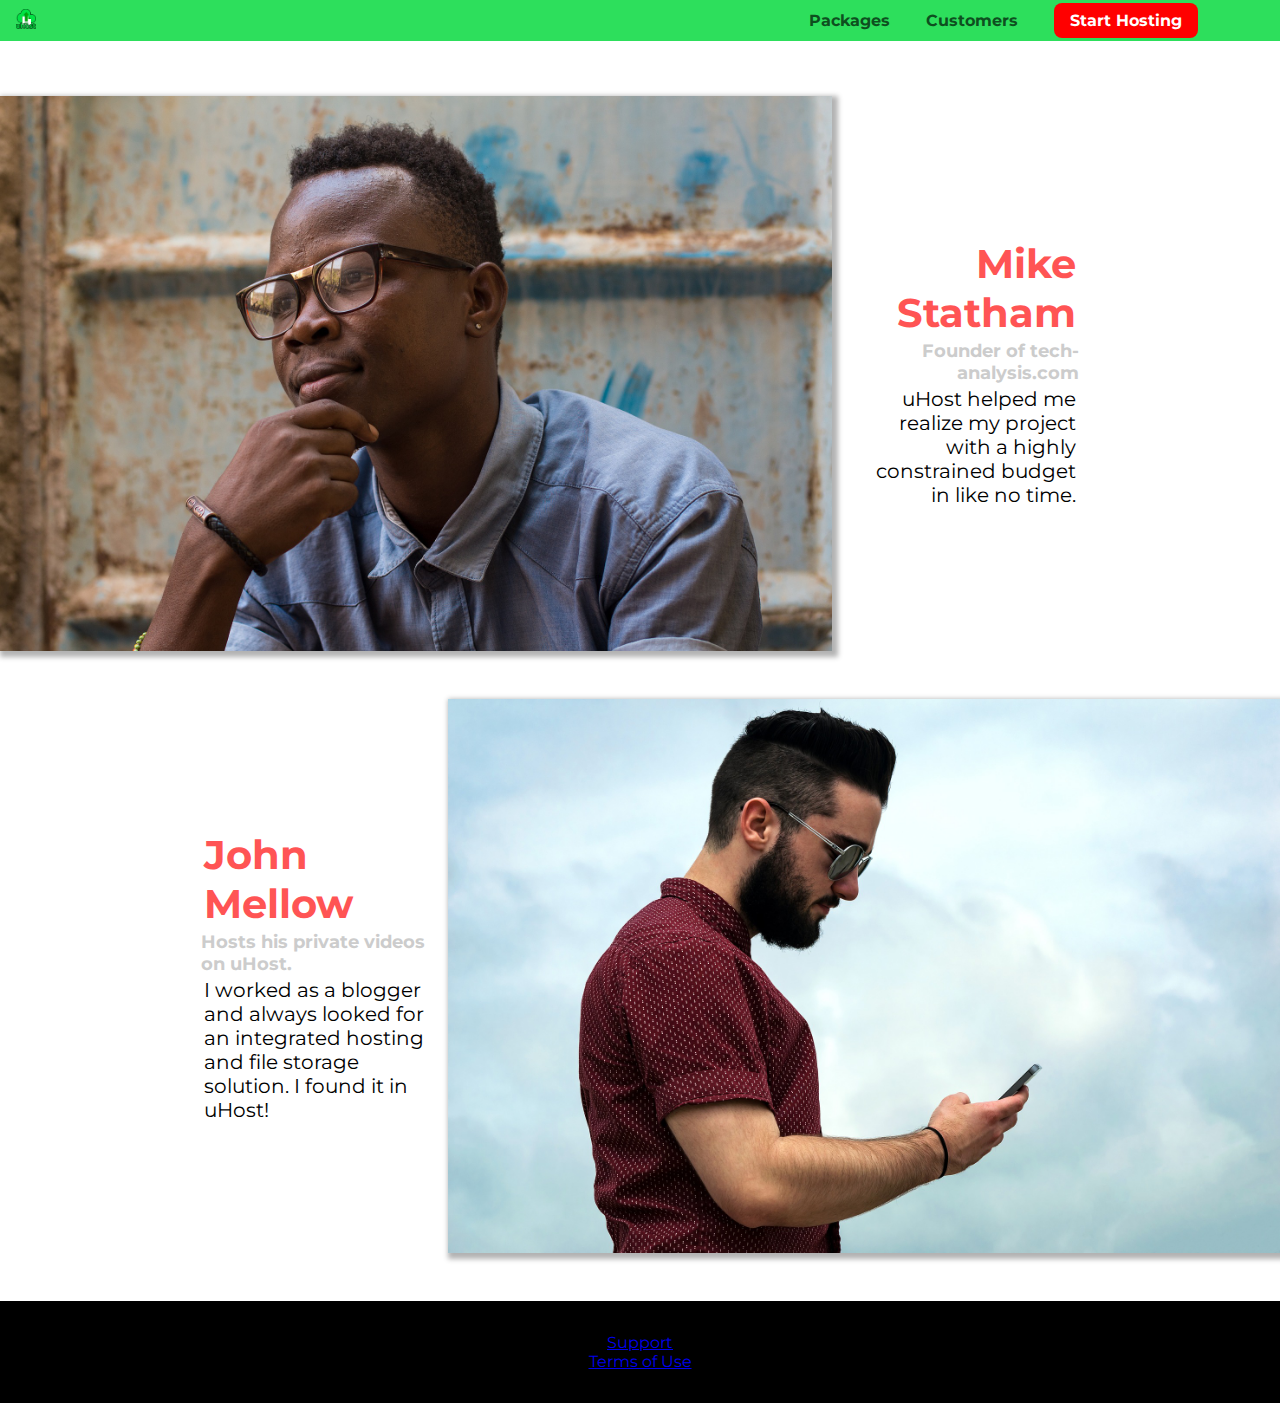
==== customers/index.html @ 12fa7809 "Image styling added." ====
<!DOCTYPE html>
<html lang="en">

<head>
    <meta charset="UTF-8">
    <meta name="viewport" content="width=device-width, initial-scale=1.0">
    <meta http-equiv="X-UA-Compatible" content="ie=edge">
    <title>uHost Customers</title>
    <link rel="shortcut icon" href="../favicon.png">
    <link href="https://fonts.googleapis.com/css?family=Anton|Montserrat:400,700" rel="stylesheet">
    <link rel="stylesheet" href="../shared.css">
    <link rel="stylesheet" href="customers.css">
</head>

<body>
    <header class="main-header">
        <div class="main-logo">
            <a href="../index.html" class="main-header__brand">
                <img src="../images/uhost-icon.png" alt="uHost - Your Favorite Hosting Company.">
            </a>
        </div>
        <nav class="main-nav">
            <ul class="main-nav__items">
                <li class="main-nav__item">
                    <a href="../packages/index.html">Packages</a>
                </li>
                <li class="main-nav__item">
                    <a href="index.html">Customers</a>
                </li class="main-nav__item">
                <li class="main-nav__item main-nav__item--cta">
                    <a href="../index.html">Start Hosting</a>
                </li>
            </ul>
        </nav>
    </header>
    <main>
        <div>
            <div class="testimonial" id="customer-1">
                <div class="testimonial__image-container">
                    <img src="../images/customer-1.jpg" alt="Mike Statham - Customer" class="testimonial__image">
                </div>
                <div class="testimonial__info">
                    <h1 class="testimonial__name">Mike Statham</h1>
                    <h2 class="testimonial__subtitle">Founder of
                        <a href="tech-analysis.com">tech-analysis.com</a>
                    </h2>
                    <p class="testimonial__text">uHost helped me realize my project with a highly constrained budget in
                        like no time.</p>
                </div>
            </div>
            <div class="testimonial" id="customer-2">

                <div class="testimonial__info">
                    <h1 class="testimonial__name">John Mellow</h1>
                    <h2 class="testimonial__subtitle">Hosts his private videos on uHost.
                    </h2>
                    <p class="testimonial__text">I worked as a blogger and always looked for an integrated hosting and
                        file storage solution. I found
                        it in uHost!
                    </p>
                </div>
                <div class="testimonial__image-container">
                    <img src="../images/customer-2.jpg" alt="John Mellow - Customer" class="testimonial__image">
                </div>
            </div>
        </div>
    </main>
    <footer class="main-footer">
        <nav>
            <ul class="main-footer__links">
                <li>
                    <a class="main-footer__link" href="#">Support</a>
                </li>
                <li>
                    <a class="main-footer__link" href="#">Terms of Use</a>
                </li>
            </ul>
        </nav>
    </footer>
</body>

</html>
---- shared.css ----
* {
  box-sizing: border-box;
}

body {
  font-family: "Montserrat", sans-serif;
  margin: 0;
}

.button {
  background: #0e4f1f;
  font: inherit;
  border: 1.5px solid #0e4f1f;
  padding: 8px;
  border-radius: 8px;
  font-weight: bold;
  cursor: pointer;
}

.button:hover,
.button:active {
  background: white;
  color: #0e4f1f;
}

.button:focus {
  outline: none;
}

.main-header {
  width: 100%;
  position: fixed;
  top: 0px;
  left: 0px;
  background: #2ddf5c;
  padding: 8px 16px;
  z-index: 1;
}

.main-header__brand {
  color: #0e4f1f;
  text-decoration: none;
  font-weight: bold;
  font-size: 22px;
  height: 20px;
  display: inline-block;
}

.main-header__brand img {
  height: 100%;
  margin-top: -5px;
}

.main-header > div {
  display: inline-block;
  vertical-align: middle;
}

.main-nav {
  display: inline-block;
  text-align: right;
  width: calc(100% - 74px);
  vertical-align: middle;
}

.main-nav__items {
  margin: 0;
  padding: 0;
  list-style: none;
}

.main-nav__item {
  display: inline-block;
  margin: 0 16px;
}

.main-nav__item a {
  color: #0e4f1f;
  text-decoration: none;
  font-weight: bold;
  padding: 3px 0;
}

.main-nav__item a:hover,
.main-nav__item a:active {
  color: white;
  border-bottom: 5px solid white;
}

.main-nav__item--cta a {
  color: white;
  background: red;
  padding: 8px 16px;
  border-radius: 8px;
}

.main-nav__item--cta a:hover,
.main-nav__item--cta a:active {
  color: #ff1b68;
  background: white;
  border: none;
}

.main-footer {
  background: black;
  padding: 32px;
  margin-top: 48px;
}

.main-footer__links {
  list-style: none;
  margin: 0;
  padding: 0;
  text-align: center;
}

.main-footer__link {
  display: inline-block;
  margin: 0 16px;
}

.main-footer__link a {
  color: white;
  text-decoration: none;
}

.main-footer__link a:hover,
.main-footer__link a:active {
  color: #ccc;
}
---- customers/customers.css ----
.testimonial {
  font-size: 20px;
  margin: 48px 0;
}

.testimonial__list {
  width: 80%;
  margin: auto;
}

.testimonial:first-of-type {
  margin-top: 96px;
}

.testimonial__image-container {
  width: 65%;
  display: inline-block;
  vertical-align: middle;
  box-shadow: 3px 3px 5px 3px rgba(0, 0, 0, 0.3);
}

.testimonial__image {
  width: 100%;
  vertical-align: bottom;
}

.testimonial__info {
  text-align: right;
  padding: 14px;
  display: inline-block;
  vertical-align: middle;
  width: 20%;
}

#customer-2.testimonial {
  text-align: right;
}

#customer-2 .testimonial__info {
  text-align: left;
}

.testimonial__name {
  margin: 3px;
  color: #ff5454;
}

.testimonial__subtitle {
  margin: 0;
  font-size: 18px;
  color: #ccc;
}

.testimonial__subtitle a {
  color: inherit;
  text-decoration: none;
}

.testimonial__subtitle a:hover,
.testimonial__subtitle a:active {
  color: #7a7a7a;
}

.testimonial__text {
  margin: 3px;
}
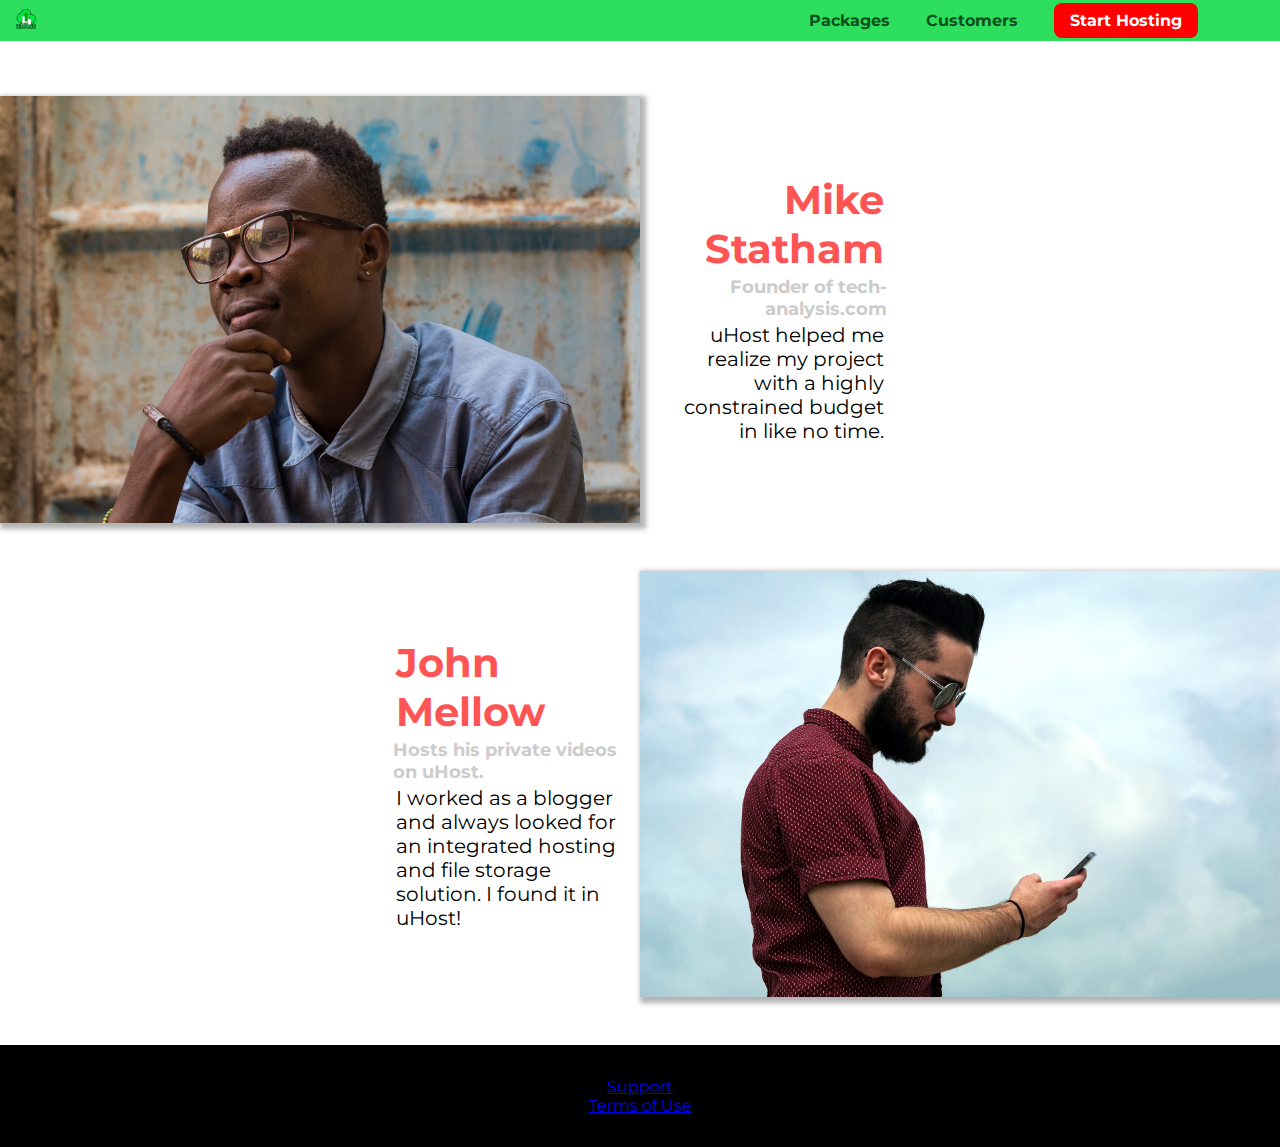
==== commit 02105d07: "Backdrop added." ====
--- a/customers/index.html
+++ b/customers/index.html
@@ -13,6 +13,7 @@
 </head>
 
 <body>
+    <div class="backdrop"></div>
     <header class="main-header">
         <div class="main-logo">
             <a href="../index.html" class="main-header__brand">
--- a/shared.css
+++ b/shared.css
@@ -5,6 +5,17 @@
 body {
   font-family: "Montserrat", sans-serif;
   margin: 0;
+}
+
+.backdrop {
+  position: fixed;
+  display: none;
+  top: 0;
+  left: 0;
+  z-index: 100;
+  width: 100%;
+  height: 100%;
+  background: rgba(0, 0, 0, 0.5);
 }
 
 .button {
--- a/customers/customers.css
+++ b/customers/customers.css
@@ -13,7 +13,7 @@
 }
 
 .testimonial__image-container {
-  width: 65%;
+  width: 50%;
   display: inline-block;
   vertical-align: middle;
   box-shadow: 3px 3px 5px 3px rgba(0, 0, 0, 0.3);
@@ -21,7 +21,7 @@
 
 .testimonial__image {
   width: 100%;
-  vertical-align: bottom;
+  vertical-align: middle;
 }
 
 .testimonial__info {
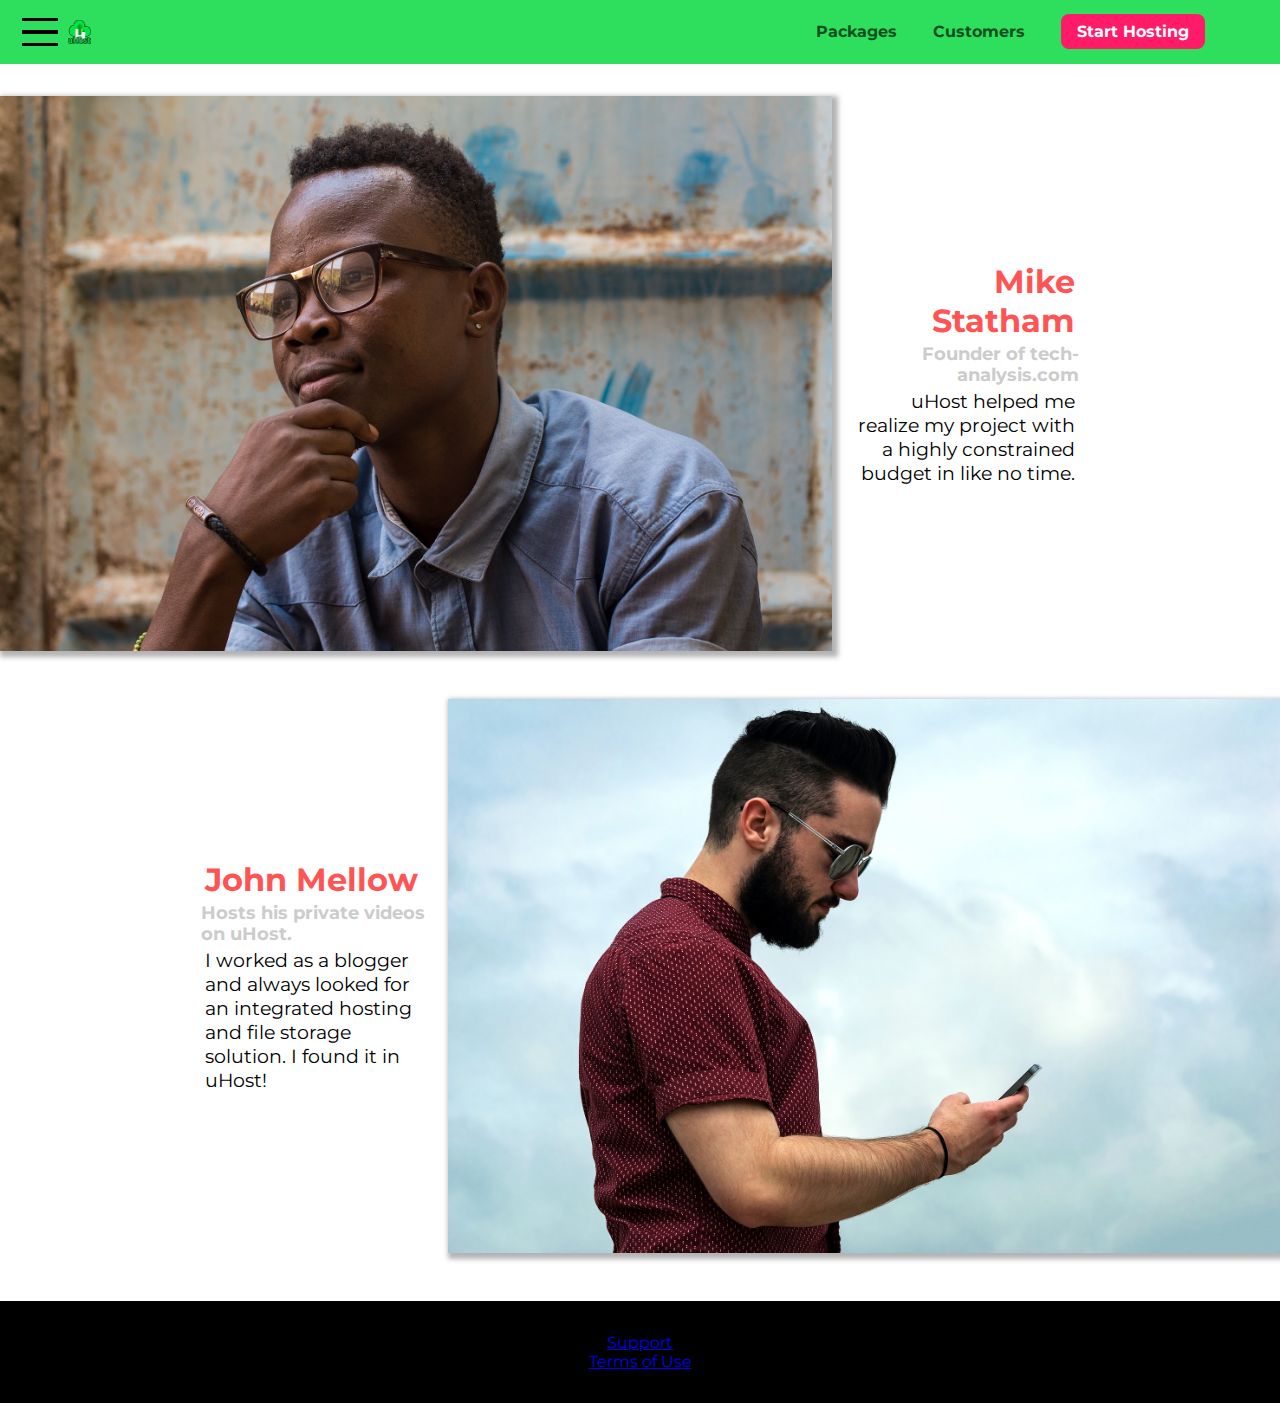
==== commit 54ae061f: "JS added to control styling." ====
--- a/customers/index.html
+++ b/customers/index.html
@@ -16,6 +16,11 @@
     <div class="backdrop"></div>
     <header class="main-header">
         <div class="main-logo">
+            <button class="toggle-button">
+                <span class="toggle-button__bar"></span>
+                <span class="toggle-button__bar"></span>
+                <span class="toggle-button__bar"></span>
+            </button>
             <a href="../index.html" class="main-header__brand">
                 <img src="../images/uhost-icon.png" alt="uHost - Your Favorite Hosting Company.">
             </a>
@@ -34,6 +39,19 @@
             </ul>
         </nav>
     </header>
+    <nav class="mobile-nav">
+        <ul class="mobile-nav__items">
+            <li class="mobile-nav__item">
+                <a href="../packages/index.html">Packages</a>
+            </li>
+            <li class="mobile-nav__item">
+                <a href="index.html">Customers</a>
+            </li>
+            <li class="mobile-nav__item mobile-nav__item--cta">
+                <a href="../index.html">Start Hosting</a>
+            </li>
+        </ul>
+    </nav>
     <main>
         <div>
             <div class="testimonial" id="customer-1">
@@ -78,6 +96,7 @@
             </ul>
         </nav>
     </footer>
+    <script src="../shared.js"></script>
 </body>
 
 </html>--- a/shared.css
+++ b/shared.css
@@ -13,64 +13,70 @@
   top: 0;
   left: 0;
   z-index: 100;
-  width: 100%;
-  height: 100%;
+  width: 100vw;
+  height: 100vh;
   background: rgba(0, 0, 0, 0.5);
-}
-
-.button {
-  background: #0e4f1f;
-  font: inherit;
-  border: 1.5px solid #0e4f1f;
-  padding: 8px;
-  border-radius: 8px;
-  font-weight: bold;
-  cursor: pointer;
-}
-
-.button:hover,
-.button:active {
-  background: white;
-  color: #0e4f1f;
-}
-
-.button:focus {
-  outline: none;
 }
 
 .main-header {
   width: 100%;
   position: fixed;
-  top: 0px;
-  left: 0px;
+  top: 0;
+  left: 0;
   background: #2ddf5c;
-  padding: 8px 16px;
+  padding: 0.5rem 1rem;
   z-index: 1;
+}
+
+.main-header > div {
+  display: inline-block;
+  vertical-align: middle;
+}
+
+.toggle-button {
+  width: 3rem;
+  background: transparent;
+  border: none;
+  cursor: pointer;
+  padding-top: 0;
+  padding-bottom: 0;
+  vertical-align: middle;
+}
+
+.toggle-button:focus {
+  outline: none;
+}
+
+.toggle-button__bar {
+  width: 100%;
+  height: 0.2rem;
+  background: black;
+  display: block;
+  margin: 0.6rem 0;
 }
 
 .main-header__brand {
   color: #0e4f1f;
   text-decoration: none;
   font-weight: bold;
-  font-size: 22px;
-  height: 20px;
-  display: inline-block;
+  font-size: 1.5rem;
+  height: 1.5rem;
+
+  /* width: 20px; */
+  display: inline-block;
+  vertical-align: middle;
 }
 
 .main-header__brand img {
   height: 100%;
-  margin-top: -5px;
-}
-
-.main-header > div {
-  display: inline-block;
-  vertical-align: middle;
+
+  /* width: 100%; */
 }
 
 .main-nav {
   display: inline-block;
   text-align: right;
-  width: calc(100% - 74px);
+  width: calc(100% - 122px);
   vertical-align: middle;
 }
 
@@ -82,14 +88,32 @@
 
 .main-nav__item {
   display: inline-block;
-  margin: 0 16px;
-}
-
-.main-nav__item a {
+  margin: 0 1rem;
+}
+
+.main-nav__item a,
+.mobile-nav__item a {
+  text-decoration: none;
   color: #0e4f1f;
+  font-weight: bold;
+  padding: 0.2rem 0;
+}
+
+.main-nav__item--cta a,
+.mobile-nav__item--cta a {
+  color: white;
+  background: #ff1b68;
+  padding: 0.5rem 1rem;
+  border-radius: 8px;
+}
+
+.main-footer__link a {
+  color: white;
   text-decoration: none;
-  font-weight: bold;
-  padding: 3px 0;
+}
+
+.mobile-nav__item a {
+  font-size: 1.5rem;
 }
 
 .main-nav__item a:hover,
@@ -98,15 +122,10 @@
   border-bottom: 5px solid white;
 }
 
-.main-nav__item--cta a {
-  color: white;
-  background: red;
-  padding: 8px 16px;
-  border-radius: 8px;
-}
-
 .main-nav__item--cta a:hover,
-.main-nav__item--cta a:active {
+.main-nav__item--cta a:active,
+.mobile-nav__item--cta a:hover,
+.mobile-nav__item--cta a:active {
   color: #ff1b68;
   background: white;
   border: none;
@@ -114,8 +133,8 @@
 
 .main-footer {
   background: black;
-  padding: 32px;
-  margin-top: 48px;
+  padding: 2rem;
+  margin-top: 3rem;
 }
 
 .main-footer__links {
@@ -127,15 +146,59 @@
 
 .main-footer__link {
   display: inline-block;
-  margin: 0 16px;
-}
-
-.main-footer__link a {
-  color: white;
-  text-decoration: none;
+  margin: 0 1rem;
 }
 
 .main-footer__link a:hover,
 .main-footer__link a:active {
   color: #ccc;
 }
+
+.mobile-nav {
+  display: none;
+  position: fixed;
+  z-index: 101;
+  top: 0;
+  left: 0;
+  background: white;
+  width: 80%;
+  height: 100vh;
+}
+
+.mobile-nav__items {
+  width: 90%;
+  height: 100%;
+  list-style: none;
+  margin: 10% auto;
+  padding: 0;
+  text-align: center;
+}
+
+.mobile-nav__item {
+  margin: 1rem 0;
+}
+
+.button {
+  background: #0e4f1f;
+  color: white;
+  font: inherit;
+  border: 1.5px solid #0e4f1f;
+  padding: 0.5rem;
+  border-radius: 8px;
+  font-weight: bold;
+  cursor: pointer;
+}
+
+.button:hover,
+.button:active {
+  background: white;
+  color: #0e4f1f;
+}
+
+.button:focus {
+  outline: none;
+}
+
+.open {
+  display: block !important;
+}
--- a/customers/customers.css
+++ b/customers/customers.css
@@ -1,6 +1,6 @@
 .testimonial {
-  font-size: 20px;
-  margin: 48px 0;
+  font-size: 1.2rem;
+  margin: 3rem 0;
 }
 
 .testimonial__list {
@@ -9,11 +9,12 @@
 }
 
 .testimonial:first-of-type {
-  margin-top: 96px;
+  margin-top: 6rem;
 }
 
 .testimonial__image-container {
-  width: 50%;
+  width: 65%;
+  min-width: 580px;
   display: inline-block;
   vertical-align: middle;
   box-shadow: 3px 3px 5px 3px rgba(0, 0, 0, 0.3);
@@ -26,7 +27,7 @@
 
 .testimonial__info {
   text-align: right;
-  padding: 14px;
+  padding: 0.9rem;
   display: inline-block;
   vertical-align: middle;
   width: 20%;
@@ -41,13 +42,14 @@
 }
 
 .testimonial__name {
-  margin: 3px;
+  margin: 0.2rem;
   color: #ff5454;
+  font-size: 2rem;
 }
 
 .testimonial__subtitle {
   margin: 0;
-  font-size: 18px;
+  font-size: 1.1rem;
   color: #ccc;
 }
 
@@ -62,5 +64,5 @@
 }
 
 .testimonial__text {
-  margin: 3px;
+  margin: 0.2rem;
 }
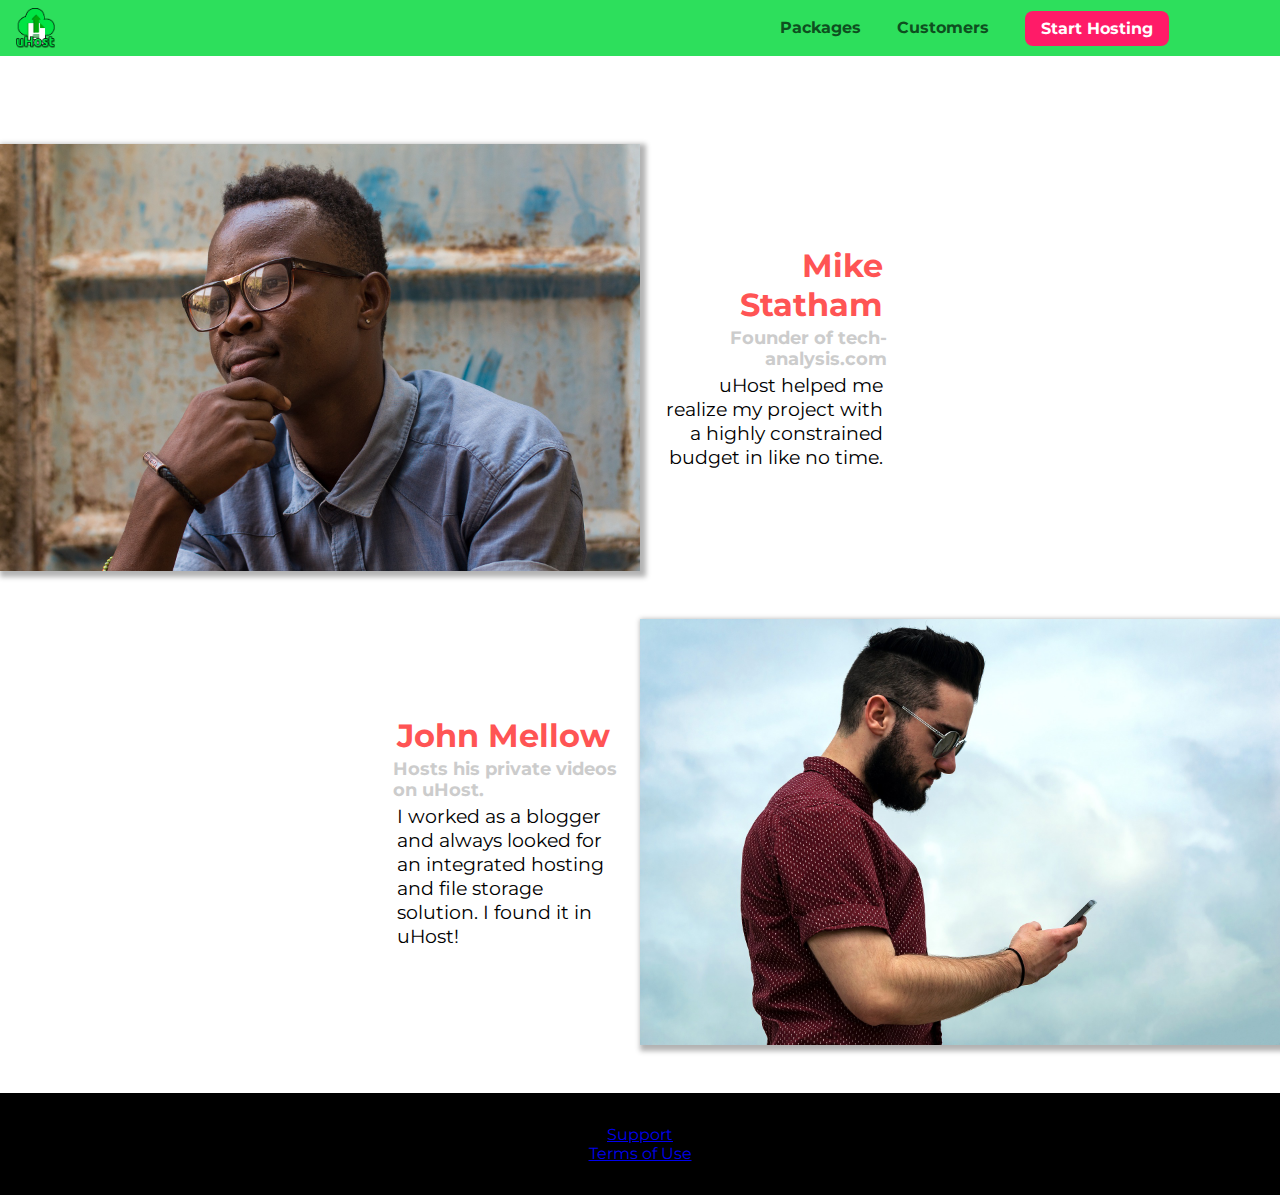
==== commit 62b30441: "Input styling added." ====
--- a/customers/index.html
+++ b/customers/index.html
@@ -34,7 +34,7 @@
                     <a href="index.html">Customers</a>
                 </li class="main-nav__item">
                 <li class="main-nav__item main-nav__item--cta">
-                    <a href="../index.html">Start Hosting</a>
+                    <a href="../start-hosting/index.html">Start Hosting</a>
                 </li>
             </ul>
         </nav>
@@ -48,7 +48,7 @@
                 <a href="index.html">Customers</a>
             </li>
             <li class="mobile-nav__item mobile-nav__item--cta">
-                <a href="../index.html">Start Hosting</a>
+                <a href="../start-hosting/index.html">Start Hosting</a>
             </li>
         </ul>
     </nav>
--- a/shared.css
+++ b/shared.css
@@ -5,6 +5,11 @@
 body {
   font-family: "Montserrat", sans-serif;
   margin: 0;
+}
+
+main {
+  min-height: calc(100vh - 3.5rem - 8rem);
+  margin-top: 3.5rem;
 }
 
 .backdrop {
@@ -59,8 +64,7 @@
   color: #0e4f1f;
   text-decoration: none;
   font-weight: bold;
-  font-size: 1.5rem;
-  height: 1.5rem;
+  height: 2.5rem;
 
   /* width: 20px; */
   display: inline-block;
@@ -74,10 +78,7 @@
 }
 
 .main-nav {
-  display: inline-block;
-  text-align: right;
-  width: calc(100% - 122px);
-  vertical-align: middle;
+  display: none;
 }
 
 .main-nav__items {
@@ -199,6 +200,26 @@
   outline: none;
 }
 
+.button[disabled] {
+  cursor: not-allowed;
+  border: #a1a1a1;
+  background: #ccc;
+  color: #a1a1a1;
+}
+
 .open {
   display: block !important;
 }
+
+@media (min-width: 40rem) {
+  .toggle-button {
+    display: none;
+  }
+
+  .main-nav {
+    display: inline-block;
+    text-align: right;
+    width: calc(100% - 122px);
+    vertical-align: middle;
+  }
+}
--- a/customers/customers.css
+++ b/customers/customers.css
@@ -1,22 +1,19 @@
+main {
+  padding-top: 2.5rem;
+}
+
 .testimonial {
   font-size: 1.2rem;
-  margin: 3rem 0;
 }
 
-.testimonial__list {
+/* .testimonial__list {
   width: 80%;
   margin: auto;
-}
-
-.testimonial:first-of-type {
-  margin-top: 6rem;
-}
+} */
 
 .testimonial__image-container {
-  width: 65%;
-  min-width: 580px;
-  display: inline-block;
-  vertical-align: middle;
+  width: 100%;
+  max-width: 40rem;
   box-shadow: 3px 3px 5px 3px rgba(0, 0, 0, 0.3);
 }
 
@@ -28,9 +25,6 @@
 .testimonial__info {
   text-align: right;
   padding: 0.9rem;
-  display: inline-block;
-  vertical-align: middle;
-  width: 20%;
 }
 
 #customer-2.testimonial {
@@ -66,3 +60,22 @@
 .testimonial__text {
   margin: 0.2rem;
 }
+
+@media (min-width: 40rem) {
+  .testimonial {
+    margin: 3rem auto;
+    max-width: 1500px;
+  }
+
+  .testimonial__image-container {
+    display: inline-block;
+    vertical-align: middle;
+    width: 66%;
+  }
+
+  .testimonial__info {
+    display: inline-block;
+    vertical-align: middle;
+    width: 20%;
+  }
+}
